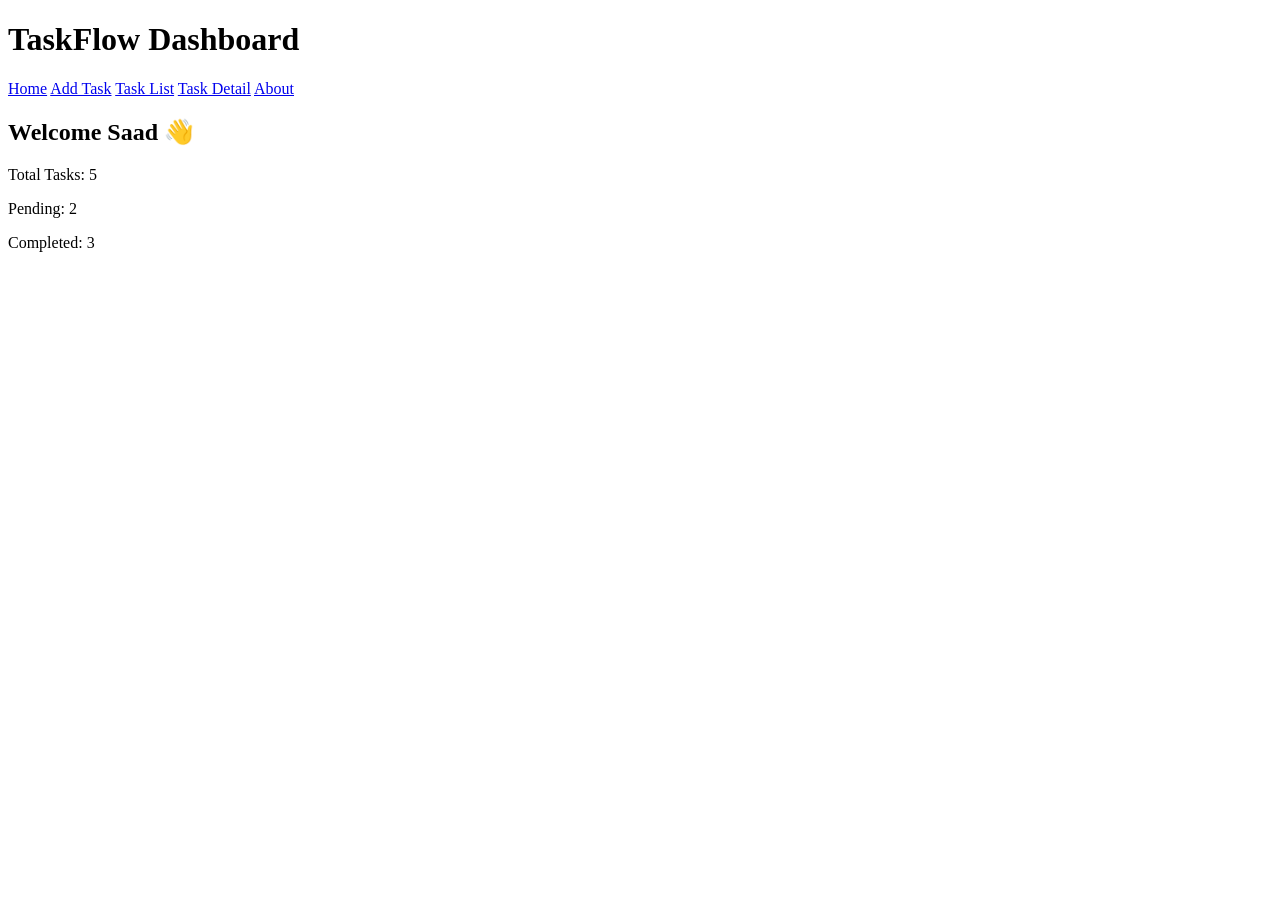
==== index.html @ 699982a3 "Add index page" ====
<!DOCTYPE html>
<html>
<head>
    <title>TaskFlow - Dashboard</title>
    <link rel="stylesheet" href="style.css">
</head>
<body>

<header>
    <h1>TaskFlow Dashboard</h1>
    <nav>
        <a href="index.html">Home</a>
        <a href="add-task.html">Add Task</a>
        <a href="task-list.html">Task List</a>
        <a href="task-detail.html">Task Detail</a>
        <a href="about.html">About</a>
    </nav>
</header>

<div class="container">
    <div class="card">
        <h2>Welcome Saad 👋</h2>
        <p>Total Tasks: 5</p>
        <p>Pending: 2</p>
        <p>Completed: 3</p>
    </div>
</div>

</body>
</html>
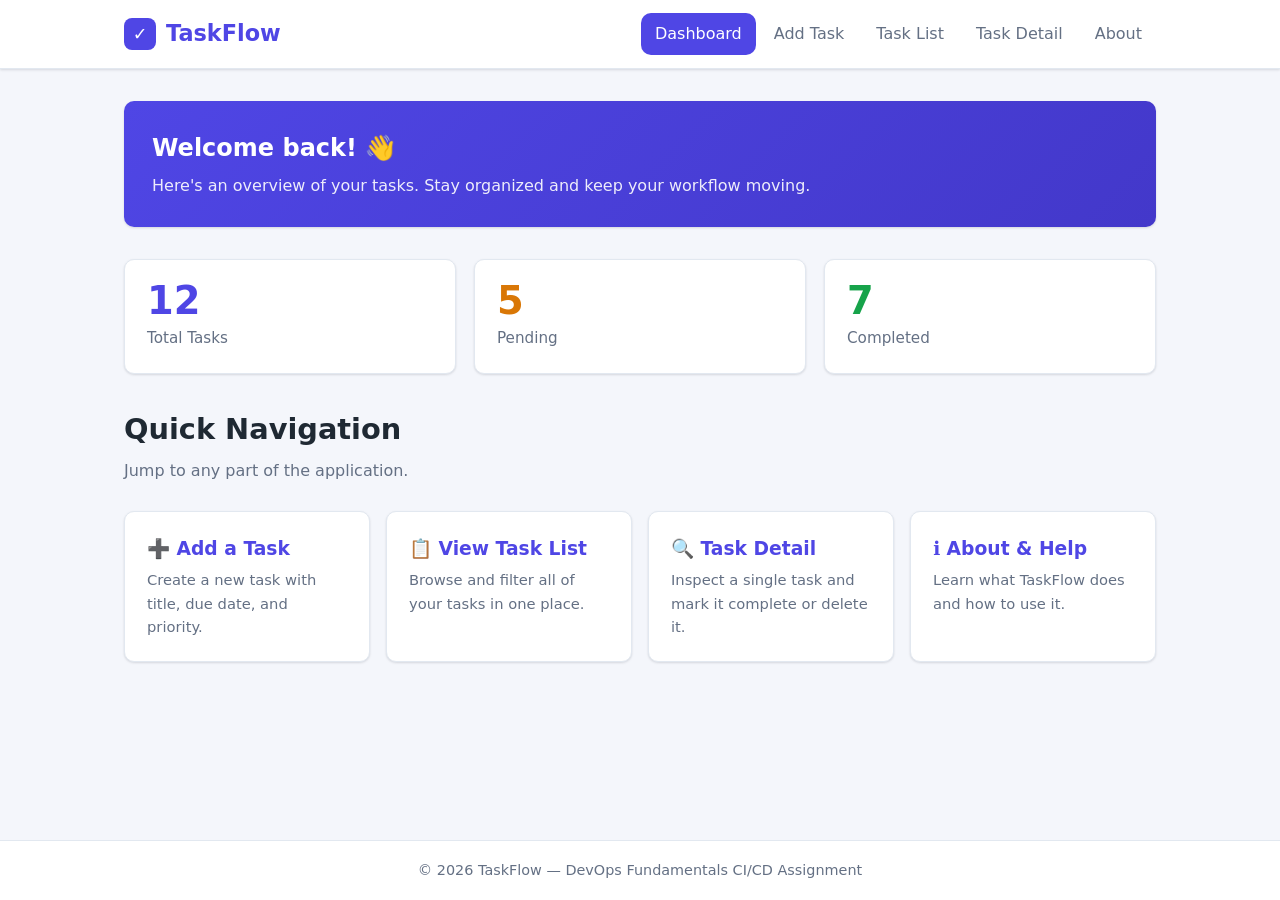
==== commit 9d7ebaca: "Added Index and CSS files" ====
--- a/index.html
+++ b/index.html
@@ -1,30 +1,73 @@
 <!DOCTYPE html>
-<html>
+<html lang="en">
 <head>
-    <title>TaskFlow - Dashboard</title>
-    <link rel="stylesheet" href="style.css">
+  <meta charset="UTF-8" />
+  <meta name="viewport" content="width=device-width, initial-scale=1.0" />
+  <title>TaskFlow — Home / Dashboard</title>
+  <link rel="stylesheet" href="style.css" />
 </head>
 <body>
+  <header>
+    <div class="nav-container">
+      <a href="index.html" class="brand"><span class="logo">✓</span> TaskFlow</a>
+      <nav>
+        <ul>
+          <li><a href="index.html" class="active">Dashboard</a></li>
+          <li><a href="add-task.html">Add Task</a></li>
+          <li><a href="task-list.html">Task List</a></li>
+          <li><a href="task-detail.html">Task Detail</a></li>
+          <li><a href="about.html">About</a></li>
+        </ul>
+      </nav>
+    </div>
+  </header>
 
-<header>
-    <h1>TaskFlow Dashboard</h1>
-    <nav>
-        <a href="index.html">Home</a>
-        <a href="add-task.html">Add Task</a>
-        <a href="task-list.html">Task List</a>
-        <a href="task-detail.html">Task Detail</a>
-        <a href="about.html">About</a>
-    </nav>
-</header>
+  <main>
+    <div class="welcome">
+      <h2>Welcome back! 👋</h2>
+      <p>Here's an overview of your tasks. Stay organized and keep your workflow moving.</p>
+    </div>
 
-<div class="container">
-    <div class="card">
-        <h2>Welcome Saad 👋</h2>
-        <p>Total Tasks: 5</p>
-        <p>Pending: 2</p>
-        <p>Completed: 3</p>
-    </div>
-</div>
+    <section class="stat-grid">
+      <div class="card stat-card total">
+        <div class="stat-value">12</div>
+        <div class="stat-label">Total Tasks</div>
+      </div>
+      <div class="card stat-card pending">
+        <div class="stat-value">5</div>
+        <div class="stat-label">Pending</div>
+      </div>
+      <div class="card stat-card completed">
+        <div class="stat-value">7</div>
+        <div class="stat-label">Completed</div>
+      </div>
+    </section>
 
+    <h2 class="page-title">Quick Navigation</h2>
+    <p class="page-subtitle">Jump to any part of the application.</p>
+
+    <section class="link-grid">
+      <a href="add-task.html" class="card link-card">
+        <h3>➕ Add a Task</h3>
+        <p>Create a new task with title, due date, and priority.</p>
+      </a>
+      <a href="task-list.html" class="card link-card">
+        <h3>📋 View Task List</h3>
+        <p>Browse and filter all of your tasks in one place.</p>
+      </a>
+      <a href="task-detail.html" class="card link-card">
+        <h3>🔍 Task Detail</h3>
+        <p>Inspect a single task and mark it complete or delete it.</p>
+      </a>
+      <a href="about.html" class="card link-card">
+        <h3>ℹ️ About &amp; Help</h3>
+        <p>Learn what TaskFlow does and how to use it.</p>
+      </a>
+    </section>
+  </main>
+
+  <footer>
+    &copy; 2026 TaskFlow — DevOps Fundamentals CI/CD Assignment
+  </footer>
 </body>
 </html>
--- a/style.css
+++ b/style.css
@@ -0,0 +1,410 @@
+/* ============================================================
+   TaskFlow - Shared Stylesheet (style.css)
+   Consistent look & feel across all five pages.
+   ============================================================ */
+
+:root {
+  --bg: #f4f6fb;
+  --surface: #ffffff;
+  --primary: #4f46e5;
+  --primary-dark: #4338ca;
+  --text: #1f2933;
+  --muted: #647084;
+  --border: #e2e8f0;
+  --success: #16a34a;
+  --warning: #d97706;
+  --danger: #dc2626;
+  --high: #dc2626;
+  --medium: #d97706;
+  --low: #16a34a;
+  --radius: 10px;
+  --shadow: 0 1px 3px rgba(16, 24, 40, 0.08), 0 1px 2px rgba(16, 24, 40, 0.06);
+}
+
+* {
+  box-sizing: border-box;
+  margin: 0;
+  padding: 0;
+}
+
+body {
+  font-family: "Segoe UI", system-ui, -apple-system, Roboto, Helvetica, Arial, sans-serif;
+  background: var(--bg);
+  color: var(--text);
+  line-height: 1.6;
+  min-height: 100vh;
+  display: flex;
+  flex-direction: column;
+}
+
+/* ---------- Header & Navigation ---------- */
+header {
+  background: var(--surface);
+  border-bottom: 1px solid var(--border);
+  box-shadow: var(--shadow);
+}
+
+.nav-container {
+  max-width: 1080px;
+  margin: 0 auto;
+  padding: 0 24px;
+  display: flex;
+  align-items: center;
+  justify-content: space-between;
+  flex-wrap: wrap;
+}
+
+.brand {
+  display: flex;
+  align-items: center;
+  gap: 10px;
+  padding: 16px 0;
+  font-size: 1.4rem;
+  font-weight: 700;
+  color: var(--primary);
+  text-decoration: none;
+}
+
+.brand .logo {
+  width: 32px;
+  height: 32px;
+  background: var(--primary);
+  color: #fff;
+  border-radius: 8px;
+  display: grid;
+  place-items: center;
+  font-size: 1.1rem;
+}
+
+nav ul {
+  list-style: none;
+  display: flex;
+  gap: 4px;
+  flex-wrap: wrap;
+}
+
+nav a {
+  display: block;
+  padding: 8px 14px;
+  border-radius: var(--radius);
+  text-decoration: none;
+  color: var(--muted);
+  font-weight: 500;
+  transition: background 0.15s, color 0.15s;
+}
+
+nav a:hover {
+  background: var(--bg);
+  color: var(--text);
+}
+
+nav a.active {
+  background: var(--primary);
+  color: #fff;
+}
+
+/* ---------- Layout ---------- */
+main {
+  flex: 1;
+  max-width: 1080px;
+  width: 100%;
+  margin: 0 auto;
+  padding: 32px 24px;
+}
+
+.page-title {
+  font-size: 1.8rem;
+  margin-bottom: 6px;
+}
+
+.page-subtitle {
+  color: var(--muted);
+  margin-bottom: 28px;
+}
+
+/* ---------- Cards & Stat Grid ---------- */
+.stat-grid {
+  display: grid;
+  grid-template-columns: repeat(auto-fit, minmax(200px, 1fr));
+  gap: 18px;
+  margin-bottom: 32px;
+}
+
+.card {
+  background: var(--surface);
+  border: 1px solid var(--border);
+  border-radius: var(--radius);
+  padding: 22px;
+  box-shadow: var(--shadow);
+}
+
+.stat-card .stat-value {
+  font-size: 2.4rem;
+  font-weight: 700;
+  line-height: 1;
+}
+
+.stat-card .stat-label {
+  color: var(--muted);
+  margin-top: 6px;
+  font-size: 0.95rem;
+}
+
+.stat-card.total .stat-value { color: var(--primary); }
+.stat-card.pending .stat-value { color: var(--warning); }
+.stat-card.completed .stat-value { color: var(--success); }
+
+.welcome {
+  background: linear-gradient(135deg, var(--primary), var(--primary-dark));
+  color: #fff;
+  border-radius: var(--radius);
+  padding: 28px;
+  margin-bottom: 32px;
+  box-shadow: var(--shadow);
+}
+
+.welcome h2 { font-size: 1.5rem; margin-bottom: 6px; }
+.welcome p { opacity: 0.9; }
+
+/* ---------- Quick Links ---------- */
+.link-grid {
+  display: grid;
+  grid-template-columns: repeat(auto-fit, minmax(220px, 1fr));
+  gap: 16px;
+}
+
+.link-card {
+  display: block;
+  text-decoration: none;
+  color: inherit;
+  transition: transform 0.15s, box-shadow 0.15s;
+}
+
+.link-card:hover {
+  transform: translateY(-2px);
+  box-shadow: 0 6px 16px rgba(16, 24, 40, 0.12);
+}
+
+.link-card h3 { color: var(--primary); margin-bottom: 4px; }
+.link-card p { color: var(--muted); font-size: 0.92rem; }
+
+/* ---------- Forms ---------- */
+.form-card { max-width: 620px; }
+
+.form-group {
+  margin-bottom: 20px;
+}
+
+label {
+  display: block;
+  font-weight: 600;
+  margin-bottom: 6px;
+  font-size: 0.95rem;
+}
+
+input[type="text"],
+input[type="date"],
+textarea,
+select {
+  width: 100%;
+  padding: 10px 12px;
+  border: 1px solid var(--border);
+  border-radius: var(--radius);
+  font-size: 1rem;
+  font-family: inherit;
+  background: #fff;
+  color: var(--text);
+  transition: border-color 0.15s, box-shadow 0.15s;
+}
+
+input:focus,
+textarea:focus,
+select:focus {
+  outline: none;
+  border-color: var(--primary);
+  box-shadow: 0 0 0 3px rgba(79, 70, 229, 0.15);
+}
+
+textarea { resize: vertical; min-height: 96px; }
+
+.form-actions {
+  display: flex;
+  gap: 12px;
+  margin-top: 8px;
+}
+
+/* ---------- Buttons ---------- */
+.btn {
+  display: inline-block;
+  padding: 10px 18px;
+  border: none;
+  border-radius: var(--radius);
+  font-size: 0.95rem;
+  font-weight: 600;
+  cursor: pointer;
+  text-decoration: none;
+  text-align: center;
+  transition: background 0.15s, opacity 0.15s;
+}
+
+.btn-primary { background: var(--primary); color: #fff; }
+.btn-primary:hover { background: var(--primary-dark); }
+
+.btn-secondary { background: var(--bg); color: var(--text); border: 1px solid var(--border); }
+.btn-secondary:hover { background: #e9edf5; }
+
+.btn-success { background: var(--success); color: #fff; }
+.btn-success:hover { opacity: 0.9; }
+
+.btn-danger { background: var(--danger); color: #fff; }
+.btn-danger:hover { opacity: 0.9; }
+
+.btn-sm { padding: 6px 12px; font-size: 0.85rem; }
+
+/* ---------- Filter Buttons ---------- */
+.filter-bar {
+  display: flex;
+  gap: 8px;
+  margin-bottom: 18px;
+  flex-wrap: wrap;
+}
+
+.filter-btn {
+  padding: 7px 16px;
+  border: 1px solid var(--border);
+  background: var(--surface);
+  border-radius: 999px;
+  cursor: pointer;
+  font-weight: 500;
+  color: var(--muted);
+  transition: all 0.15s;
+}
+
+.filter-btn:hover { border-color: var(--primary); color: var(--primary); }
+.filter-btn.active { background: var(--primary); border-color: var(--primary); color: #fff; }
+
+/* ---------- Tables ---------- */
+.table-wrap {
+  background: var(--surface);
+  border: 1px solid var(--border);
+  border-radius: var(--radius);
+  overflow: hidden;
+  box-shadow: var(--shadow);
+}
+
+table {
+  width: 100%;
+  border-collapse: collapse;
+}
+
+th, td {
+  text-align: left;
+  padding: 13px 16px;
+  border-bottom: 1px solid var(--border);
+}
+
+th {
+  background: #f8fafc;
+  font-size: 0.8rem;
+  text-transform: uppercase;
+  letter-spacing: 0.04em;
+  color: var(--muted);
+}
+
+tbody tr:last-child td { border-bottom: none; }
+tbody tr:hover { background: #f8fafc; }
+
+td a { color: var(--primary); text-decoration: none; font-weight: 500; }
+td a:hover { text-decoration: underline; }
+
+/* ---------- Badges ---------- */
+.badge {
+  display: inline-block;
+  padding: 3px 10px;
+  border-radius: 999px;
+  font-size: 0.78rem;
+  font-weight: 600;
+}
+
+.badge-high { background: #fee2e2; color: var(--high); }
+.badge-medium { background: #fef3c7; color: var(--medium); }
+.badge-low { background: #dcfce7; color: var(--low); }
+
+.badge-pending { background: #fef3c7; color: var(--warning); }
+.badge-completed { background: #dcfce7; color: var(--success); }
+
+/* ---------- Task Detail ---------- */
+.detail-card { max-width: 640px; }
+
+.detail-row {
+  display: flex;
+  padding: 14px 0;
+  border-bottom: 1px solid var(--border);
+}
+
+.detail-row:last-child { border-bottom: none; }
+
+.detail-label {
+  width: 140px;
+  font-weight: 600;
+  color: var(--muted);
+  flex-shrink: 0;
+}
+
+.detail-value { flex: 1; }
+
+/* ---------- About / Help ---------- */
+.about-section { margin-bottom: 28px; }
+.about-section h2 { color: var(--primary); margin-bottom: 10px; font-size: 1.3rem; }
+.about-section p { margin-bottom: 10px; }
+
+.steps {
+  list-style: none;
+  counter-reset: step;
+}
+
+.steps li {
+  counter-increment: step;
+  position: relative;
+  padding: 10px 0 10px 44px;
+  border-bottom: 1px solid var(--border);
+}
+
+.steps li:last-child { border-bottom: none; }
+
+.steps li::before {
+  content: counter(step);
+  position: absolute;
+  left: 0;
+  top: 10px;
+  width: 28px;
+  height: 28px;
+  background: var(--primary);
+  color: #fff;
+  border-radius: 50%;
+  display: grid;
+  place-items: center;
+  font-size: 0.85rem;
+  font-weight: 700;
+}
+
+/* ---------- Footer ---------- */
+footer {
+  background: var(--surface);
+  border-top: 1px solid var(--border);
+  text-align: center;
+  padding: 18px;
+  color: var(--muted);
+  font-size: 0.9rem;
+  margin-top: auto;
+}
+
+/* ---------- Responsive ---------- */
+@media (max-width: 640px) {
+  .nav-container { flex-direction: column; align-items: flex-start; gap: 8px; }
+  nav ul { width: 100%; }
+  .detail-row { flex-direction: column; }
+  .detail-label { width: auto; margin-bottom: 4px; }
+  table { font-size: 0.9rem; }
+  th, td { padding: 10px; }
+}
